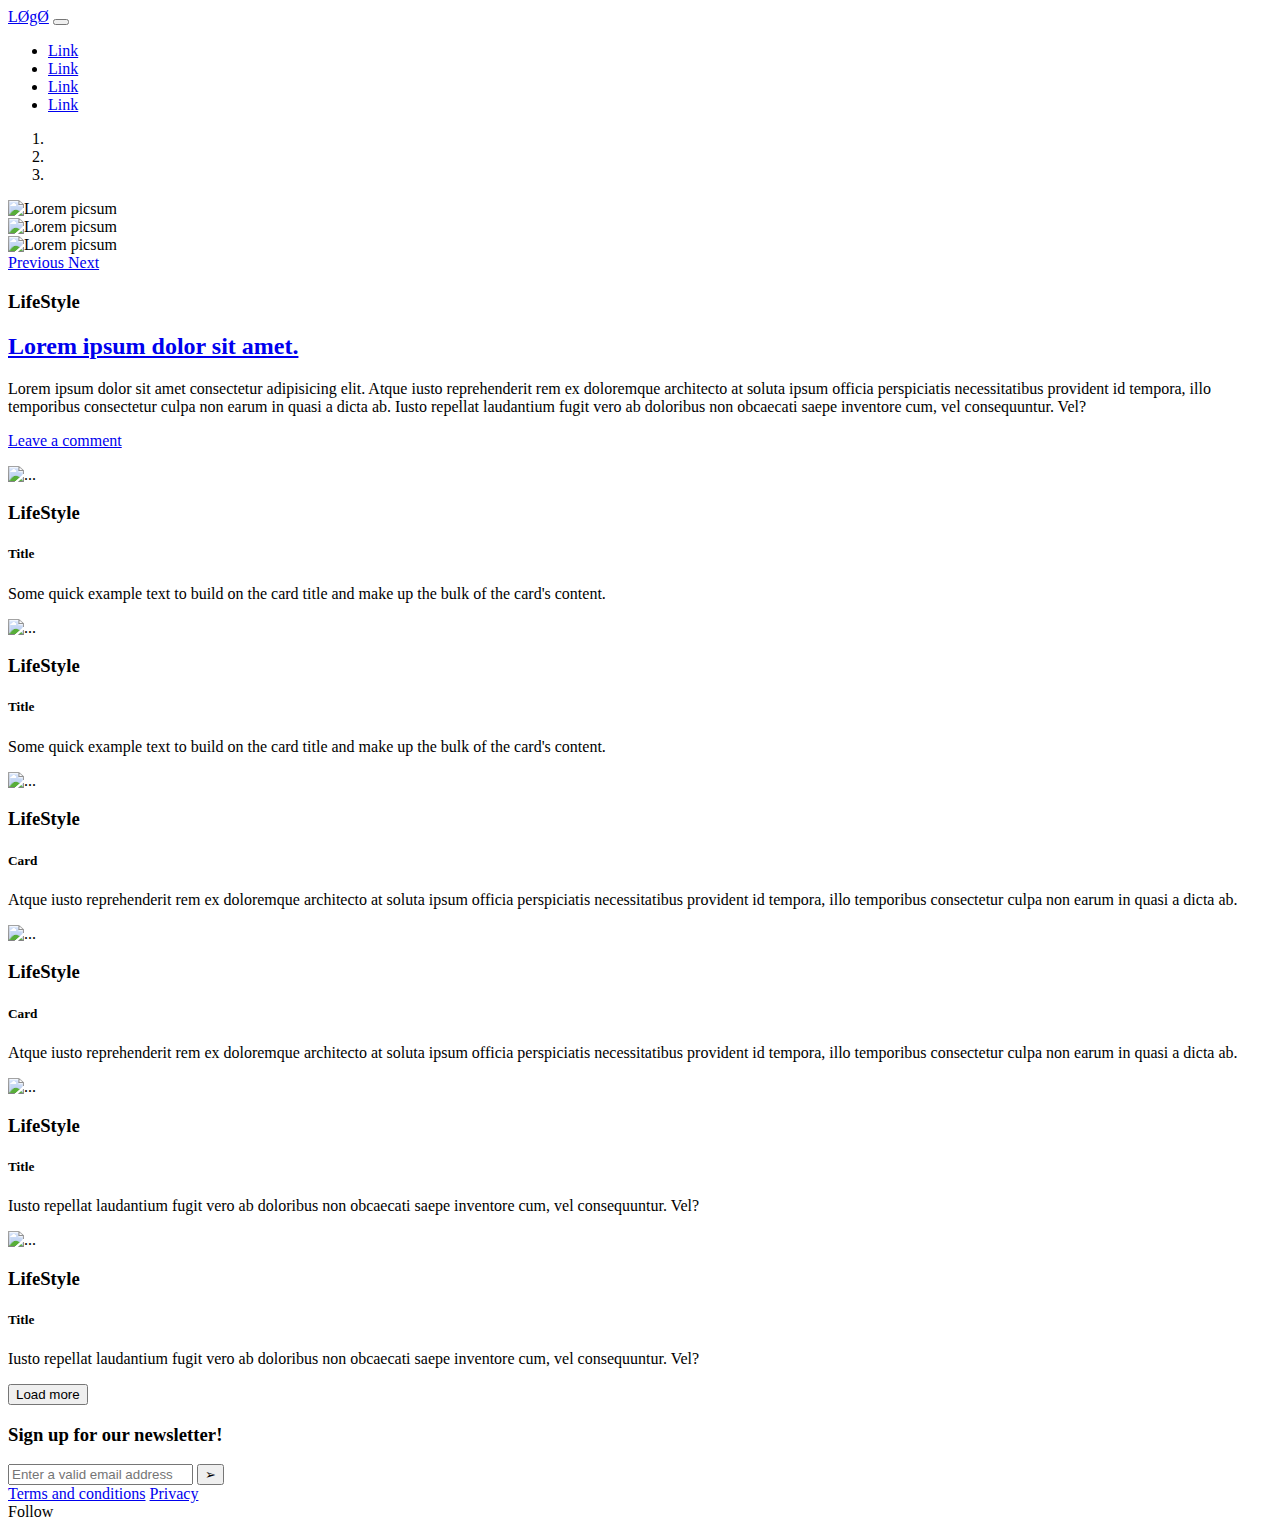
==== index.html @ 003e4c1a "Add files via upload" ====
<!DOCTYPE html>
<html lang="en">

<head>
  <meta charset="utf-8" />
  <meta name="viewport" content="width=device-width, initial-scale=1, shrink-to-fit=no" />
  <link rel="stylesheet" href="/bootstrap/css/bootstrap.min.css" />
  <link rel="stylesheet" href="/css/style.css" />
  <link rel="stylesheet" href="https://use.fontawesome.com/releases/v5.6.1/css/all.css"
    integrity="sha384-gfdkjb5BdAXd+lj+gudLWI+BXq4IuLW5IT+brZEZsLFm++aCMlF1V92rMkPaX4PP" crossorigin="anonymous" />
  <title>Hellø, Løgø!</title>
</head>

<body>
  <header>
    <div class="container">
      <nav class="navbar navbar-expand-lg navbar-light bg-light">
        <a class="navbar-brand" href="#">LØgØ</a>
        <button class="navbar-toggler" type="button" data-toggle="collapse" data-target="#navbarSupportedContent"
          aria-controls="navbarSupportedContent" aria-expanded="false" aria-label="Toggle navigation">
          <span class="navbar-toggler-icon"></span>
        </button>

        <div class="collapse navbar-collapse" id="navbarSupportedContent">
          <ul class="navbar-nav ml-auto">
            <li class="nav-item">
              <a class="nav-link" href="#">Link</a>
            </li>
            <li class="nav-item">
              <a class="nav-link" href="#">Link</a>
            </li>
            <li class="nav-item">
              <a class="nav-link" href="#">Link</a>
            </li>
            <li class="nav-item">
              <a class="nav-link" href="#">Link</a>
            </li>
          </ul>
        </div>
      </nav>
    </div>
  </header>
  <!-- /.container header -->

  <div class="container slider">
    <div id="slider" class="carousel slide carousel-fade" data-ride="carousel">
      <ol class="carousel-indicators">
        <li data-target="#slider" data-slide-to="0" class="active"></li>
        <li data-target="#slider" data-slide-to="1"></li>
        <li data-target="#slider" data-slide-to="2"></li>
      </ol>
      <div class="carousel-inner">
        <div class="carousel-item active">
          <img src="https://picsum.photos/1060/500?grayscale" class="d-block w-100" alt="Lorem picsum" />
        </div>
        <div class="carousel-item">
          <img src="https://picsum.photos/seed/picsum/1060/500" class="d-block w-100" alt="Lorem picsum" />
        </div>
        <div class="carousel-item">
          <img src="https://picsum.photos/1060/500/?blur" class="d-block w-100" alt="Lorem picsum" />
        </div>
      </div>
      <a class="carousel-control-prev" href="#slider" role="button" data-slide="prev">
        <span class="carousel-control-prev-icon" aria-hidden="true"></span>
        <span class="sr-only">Previous</span>
      </a>
      <a class="carousel-control-next" href="#slider" role="button" data-slide="next">
        <span class="carousel-control-next-icon" aria-hidden="true"></span>
        <span class="sr-only">Next</span>
      </a>
    </div>
  </div>
  <!-- /.container slider -->

  <div class="container">
    <div class="row">
      <div class="col">
        <div class="single-post">
          <h3 class="post-category">LifeStyle</h3>
          <h2 class="post-title">
            <a href="#">Lorem ipsum dolor sit amet.</a>
          </h2>
          <p class="text">
            Lorem ipsum dolor sit amet consectetur adipisicing elit. Atque
            iusto reprehenderit rem ex doloremque architecto at soluta ipsum
            officia perspiciatis necessitatibus provident id tempora, illo
            temporibus consectetur culpa non earum in quasi a dicta ab. Iusto
            repellat laudantium fugit vero ab doloribus non obcaecati saepe
            inventore cum, vel consequuntur. Vel?
          </p>
          <p><a href="#" class="link-more">Leave a comment</a></p>
        </div>
      </div>
    </div>
  </div>

  <div class="grid-posts">
    <div class="container">
      <div class="row">
        <div class="col-md-6">
          <div class="card">
            <img src="/img/1.jpg" class="card-img-top" alt="..." />
            <div class="card-body">
              <h3 class="post-category">LifeStyle</h3>
              <h5 class="post-title">Title</h5>
              <p class="card-text">
                Some quick example text to build on the card title and make up
                the bulk of the card's content.
              </p>
            </div>
          </div>
        </div>
        <div class="col-md-6">
          <div class="card">
            <img src="/img/2.jpg" class="card-img-top" alt="..." />
            <div class="card-body">
              <h3 class="post-category">LifeStyle</h3>
              <h5 class="post-title">Title</h5>
              <p class="card-text">
                Some quick example text to build on the card title and make up
                the bulk of the card's content.
              </p>
            </div>
          </div>
        </div>
        <div class="col-md-6">
          <div class="card">
            <img src="/img/3.jpg" class="card-img-top" alt="..." />
            <div class="card-body">
              <h3 class="post-category">LifeStyle</h3>
              <h5 class="post-title">Card</h5>
              <p class="card-text">
                Atque iusto reprehenderit rem ex doloremque architecto at
                soluta ipsum officia perspiciatis necessitatibus provident id
                tempora, illo temporibus consectetur culpa non earum in quasi
                a dicta ab.
              </p>
            </div>
          </div>
        </div>
        <div class="col-md-6">
          <div class="card">
            <img src="/img/4.jpg" class="card-img-top" alt="..." />
            <div class="card-body">
              <h3 class="post-category">LifeStyle</h3>
              <h5 class="post-title">Card</h5>
              <p class="card-text">
                Atque iusto reprehenderit rem ex doloremque architecto at
                soluta ipsum officia perspiciatis necessitatibus provident id
                tempora, illo temporibus consectetur culpa non earum in quasi
                a dicta ab.
              </p>
            </div>
          </div>
        </div>
        <div class="col-md-6">
          <div class="card">
            <img src="/img/5.jpg" class="card-img-top" alt="..." />
            <div class="card-body">
              <h3 class="post-category">LifeStyle</h3>
              <h5 class="post-title">Title</h5>
              <p class="card-text">
                Iusto repellat laudantium fugit vero ab doloribus non
                obcaecati saepe inventore cum, vel consequuntur. Vel?
              </p>
            </div>
          </div>
        </div>
        <div class="col-md-6">
          <div class="card">
            <img src="/img/6.jpg" class="card-img-top" alt="..." />
            <div class="card-body">
              <h3 class="post-category">LifeStyle</h3>
              <h5 class="post-title">Title</h5>
              <p class="card-text">
                Iusto repellat laudantium fugit vero ab doloribus non
                obcaecati saepe inventore cum, vel consequuntur. Vel?
              </p>
            </div>
          </div>
        </div>

        <div class="col text-center after-posts">
          <button type="button" class="btn btn-outline-secondary load-more">
            Load more
            <span class="spinner-grow spinner-grow-sm" role="status" aria-hidden="true"></span>
          </button>
        </div>
      </div>
    </div>
  </div>
  <!-- /.container cards -->

  <section class="signup">
    <div class="container">
      <div class="row">
        <div class="col">
          <h3 class="text-center">Sign up for our newsletter!</h3>
          <form>
            <div class="form-row">
              <div class="col-lg-4 offset-lg-4 col-md-6 offset-md-3 form-input">
                <input type="email" class="form-control" placeholder="Enter a valid email address" required />
                <button class="btn" type="submit">&#10146;</button>
              </div>
            </div>
          </form>
        </div>
      </div>
    </div>
  </section>
  <!-- /.signup -->

  <footer>
    <div class="container">
      <div class="d-sm-flex justify-content-between">
        <div class="footer-left">
          <a href="#">Terms and conditions</a>
          <a href="#">Privacy</a>
        </div>
        <div class="footer-right">
          <span>Follow</span>
          <a href="#"><i class="fab fa-facebook-square"></i></a>
          <a href="#"><i class="fab fa-instagram"></i></a>
          <a href="#"><i class="fab fa-twitter-square"></i></a>
          <a href="#"><i class="fas fa-american-sign-language-interpreting"></i></a>
          <a href="#"><i class="far fa-lightbulb"></i></a>
          <a href="#"><i class="fas fa-brain"></i></a>
        </div>
      </div>
    </div>
  </footer>

  <script src="/js/jquery-3.5.1.min.js"></script>
  <script src="/js/popper.min.js"></script>
  <script src="/bootstrap/js/bootstrap.min.js"></script>
  <script src="/js/main.js"></script>
</body>

</html>
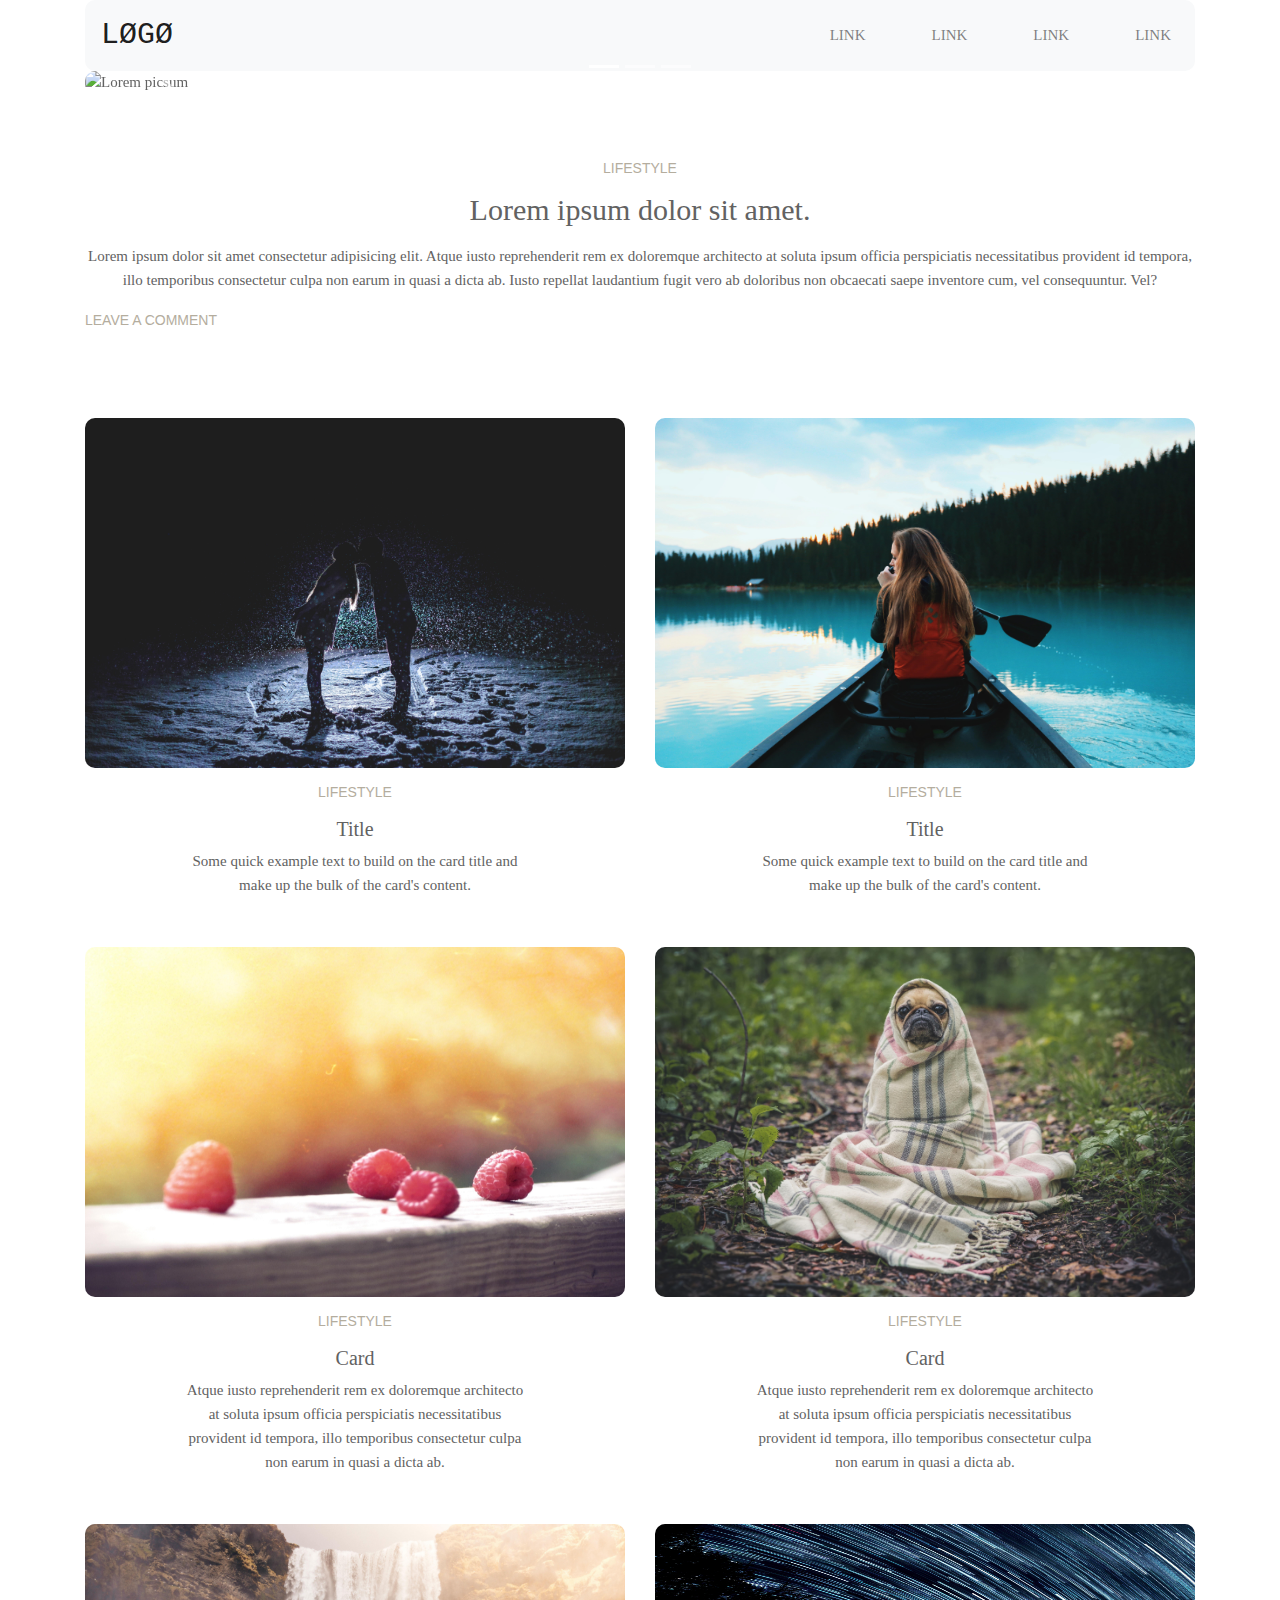
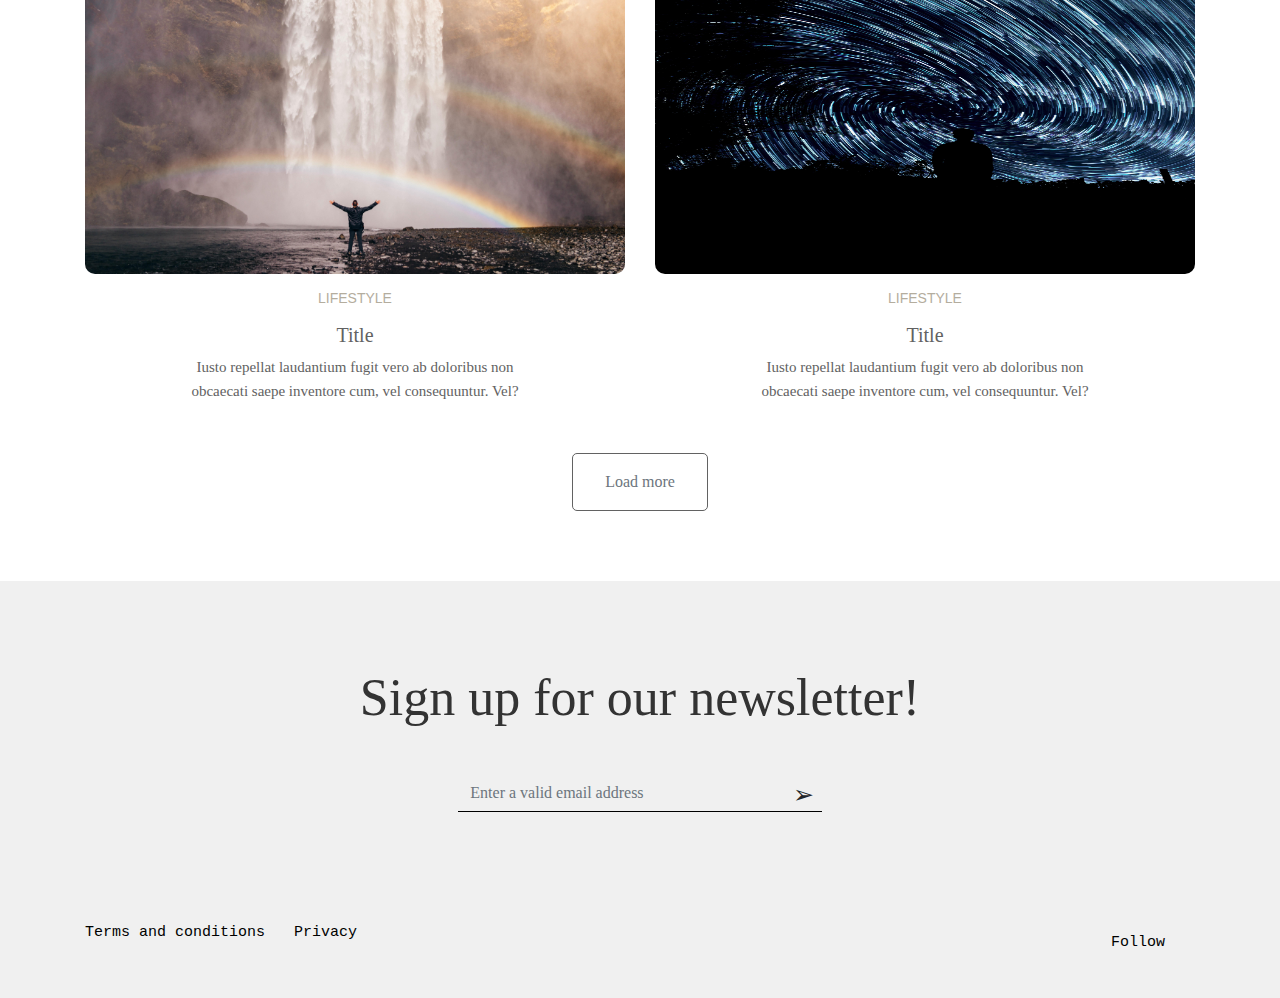
==== commit 390cdcad: "Add files via upload" ====
--- a/index.html
+++ b/index.html
@@ -1,239 +1,290 @@
 <!DOCTYPE html>
 <html lang="en">
-
-<head>
-  <meta charset="utf-8" />
-  <meta name="viewport" content="width=device-width, initial-scale=1, shrink-to-fit=no" />
-  <link rel="stylesheet" href="/bootstrap/css/bootstrap.min.css" />
-  <link rel="stylesheet" href="/css/style.css" />
-  <link rel="stylesheet" href="https://use.fontawesome.com/releases/v5.6.1/css/all.css"
-    integrity="sha384-gfdkjb5BdAXd+lj+gudLWI+BXq4IuLW5IT+brZEZsLFm++aCMlF1V92rMkPaX4PP" crossorigin="anonymous" />
-  <title>Hellø, Løgø!</title>
-</head>
-
-<body>
-  <header>
-    <div class="container">
-      <nav class="navbar navbar-expand-lg navbar-light bg-light">
-        <a class="navbar-brand" href="#">LØgØ</a>
-        <button class="navbar-toggler" type="button" data-toggle="collapse" data-target="#navbarSupportedContent"
-          aria-controls="navbarSupportedContent" aria-expanded="false" aria-label="Toggle navigation">
-          <span class="navbar-toggler-icon"></span>
-        </button>
-
-        <div class="collapse navbar-collapse" id="navbarSupportedContent">
-          <ul class="navbar-nav ml-auto">
-            <li class="nav-item">
-              <a class="nav-link" href="#">Link</a>
-            </li>
-            <li class="nav-item">
-              <a class="nav-link" href="#">Link</a>
-            </li>
-            <li class="nav-item">
-              <a class="nav-link" href="#">Link</a>
-            </li>
-            <li class="nav-item">
-              <a class="nav-link" href="#">Link</a>
-            </li>
-          </ul>
-        </div>
-      </nav>
+  <head>
+    <meta charset="utf-8" />
+    <meta
+      name="viewport"
+      content="width=device-width, initial-scale=1, shrink-to-fit=no"
+    />
+    <link rel="stylesheet" href="bootstrap/css/bootstrap.min.css" />
+    <link rel="stylesheet" href="css/style.css" />
+    <link
+      rel="stylesheet"
+      href="https://use.fontawesome.com/releases/v5.6.1/css/all.css"
+      integrity="sha384-gfdkjb5BdAXd+lj+gudLWI+BXq4IuLW5IT+brZEZsLFm++aCMlF1V92rMkPaX4PP"
+      crossorigin="anonymous"
+    />
+    <title>Hellø, Løgø!</title>
+  </head>
+
+  <body>
+    <header>
+      <div class="container">
+        <nav class="navbar navbar-expand-lg navbar-light bg-light">
+          <a class="navbar-brand" href="#">LØgØ</a>
+          <button
+            class="navbar-toggler"
+            type="button"
+            data-toggle="collapse"
+            data-target="#navbarSupportedContent"
+            aria-controls="navbarSupportedContent"
+            aria-expanded="false"
+            aria-label="Toggle navigation"
+          >
+            <span class="navbar-toggler-icon"></span>
+          </button>
+
+          <div class="collapse navbar-collapse" id="navbarSupportedContent">
+            <ul class="navbar-nav ml-auto">
+              <li class="nav-item">
+                <a class="nav-link" href="#">Link</a>
+              </li>
+              <li class="nav-item">
+                <a class="nav-link" href="#">Link</a>
+              </li>
+              <li class="nav-item">
+                <a class="nav-link" href="#">Link</a>
+              </li>
+              <li class="nav-item">
+                <a class="nav-link" href="#">Link</a>
+              </li>
+            </ul>
+          </div>
+        </nav>
+      </div>
+    </header>
+    <!-- /.container header -->
+
+    <div class="container slider">
+      <div
+        id="slider"
+        class="carousel slide carousel-fade"
+        data-ride="carousel"
+      >
+        <ol class="carousel-indicators">
+          <li data-target="#slider" data-slide-to="0" class="active"></li>
+          <li data-target="#slider" data-slide-to="1"></li>
+          <li data-target="#slider" data-slide-to="2"></li>
+        </ol>
+        <div class="carousel-inner">
+          <div class="carousel-item active">
+            <img
+              src="https://picsum.photos/1060/500?grayscale"
+              class="d-block w-100"
+              alt="Lorem picsum"
+            />
+          </div>
+          <div class="carousel-item">
+            <img
+              src="https://picsum.photos/seed/picsum/1060/500"
+              class="d-block w-100"
+              alt="Lorem picsum"
+            />
+          </div>
+          <div class="carousel-item">
+            <img
+              src="https://picsum.photos/1060/500/?blur"
+              class="d-block w-100"
+              alt="Lorem picsum"
+            />
+          </div>
+        </div>
+        <a
+          class="carousel-control-prev"
+          href="#slider"
+          role="button"
+          data-slide="prev"
+        >
+          <span class="carousel-control-prev-icon" aria-hidden="true"></span>
+          <span class="sr-only">Previous</span>
+        </a>
+        <a
+          class="carousel-control-next"
+          href="#slider"
+          role="button"
+          data-slide="next"
+        >
+          <span class="carousel-control-next-icon" aria-hidden="true"></span>
+          <span class="sr-only">Next</span>
+        </a>
+      </div>
     </div>
-  </header>
-  <!-- /.container header -->
-
-  <div class="container slider">
-    <div id="slider" class="carousel slide carousel-fade" data-ride="carousel">
-      <ol class="carousel-indicators">
-        <li data-target="#slider" data-slide-to="0" class="active"></li>
-        <li data-target="#slider" data-slide-to="1"></li>
-        <li data-target="#slider" data-slide-to="2"></li>
-      </ol>
-      <div class="carousel-inner">
-        <div class="carousel-item active">
-          <img src="https://picsum.photos/1060/500?grayscale" class="d-block w-100" alt="Lorem picsum" />
-        </div>
-        <div class="carousel-item">
-          <img src="https://picsum.photos/seed/picsum/1060/500" class="d-block w-100" alt="Lorem picsum" />
-        </div>
-        <div class="carousel-item">
-          <img src="https://picsum.photos/1060/500/?blur" class="d-block w-100" alt="Lorem picsum" />
-        </div>
-      </div>
-      <a class="carousel-control-prev" href="#slider" role="button" data-slide="prev">
-        <span class="carousel-control-prev-icon" aria-hidden="true"></span>
-        <span class="sr-only">Previous</span>
-      </a>
-      <a class="carousel-control-next" href="#slider" role="button" data-slide="next">
-        <span class="carousel-control-next-icon" aria-hidden="true"></span>
-        <span class="sr-only">Next</span>
-      </a>
-    </div>
-  </div>
-  <!-- /.container slider -->
-
-  <div class="container">
-    <div class="row">
-      <div class="col">
-        <div class="single-post">
-          <h3 class="post-category">LifeStyle</h3>
-          <h2 class="post-title">
-            <a href="#">Lorem ipsum dolor sit amet.</a>
-          </h2>
-          <p class="text">
-            Lorem ipsum dolor sit amet consectetur adipisicing elit. Atque
-            iusto reprehenderit rem ex doloremque architecto at soluta ipsum
-            officia perspiciatis necessitatibus provident id tempora, illo
-            temporibus consectetur culpa non earum in quasi a dicta ab. Iusto
-            repellat laudantium fugit vero ab doloribus non obcaecati saepe
-            inventore cum, vel consequuntur. Vel?
-          </p>
-          <p><a href="#" class="link-more">Leave a comment</a></p>
-        </div>
-      </div>
-    </div>
-  </div>
-
-  <div class="grid-posts">
-    <div class="container">
-      <div class="row">
-        <div class="col-md-6">
-          <div class="card">
-            <img src="/img/1.jpg" class="card-img-top" alt="..." />
-            <div class="card-body">
-              <h3 class="post-category">LifeStyle</h3>
-              <h5 class="post-title">Title</h5>
-              <p class="card-text">
-                Some quick example text to build on the card title and make up
-                the bulk of the card's content.
-              </p>
-            </div>
-          </div>
-        </div>
-        <div class="col-md-6">
-          <div class="card">
-            <img src="/img/2.jpg" class="card-img-top" alt="..." />
-            <div class="card-body">
-              <h3 class="post-category">LifeStyle</h3>
-              <h5 class="post-title">Title</h5>
-              <p class="card-text">
-                Some quick example text to build on the card title and make up
-                the bulk of the card's content.
-              </p>
-            </div>
-          </div>
-        </div>
-        <div class="col-md-6">
-          <div class="card">
-            <img src="/img/3.jpg" class="card-img-top" alt="..." />
-            <div class="card-body">
-              <h3 class="post-category">LifeStyle</h3>
-              <h5 class="post-title">Card</h5>
-              <p class="card-text">
-                Atque iusto reprehenderit rem ex doloremque architecto at
-                soluta ipsum officia perspiciatis necessitatibus provident id
-                tempora, illo temporibus consectetur culpa non earum in quasi
-                a dicta ab.
-              </p>
-            </div>
-          </div>
-        </div>
-        <div class="col-md-6">
-          <div class="card">
-            <img src="/img/4.jpg" class="card-img-top" alt="..." />
-            <div class="card-body">
-              <h3 class="post-category">LifeStyle</h3>
-              <h5 class="post-title">Card</h5>
-              <p class="card-text">
-                Atque iusto reprehenderit rem ex doloremque architecto at
-                soluta ipsum officia perspiciatis necessitatibus provident id
-                tempora, illo temporibus consectetur culpa non earum in quasi
-                a dicta ab.
-              </p>
-            </div>
-          </div>
-        </div>
-        <div class="col-md-6">
-          <div class="card">
-            <img src="/img/5.jpg" class="card-img-top" alt="..." />
-            <div class="card-body">
-              <h3 class="post-category">LifeStyle</h3>
-              <h5 class="post-title">Title</h5>
-              <p class="card-text">
-                Iusto repellat laudantium fugit vero ab doloribus non
-                obcaecati saepe inventore cum, vel consequuntur. Vel?
-              </p>
-            </div>
-          </div>
-        </div>
-        <div class="col-md-6">
-          <div class="card">
-            <img src="/img/6.jpg" class="card-img-top" alt="..." />
-            <div class="card-body">
-              <h3 class="post-category">LifeStyle</h3>
-              <h5 class="post-title">Title</h5>
-              <p class="card-text">
-                Iusto repellat laudantium fugit vero ab doloribus non
-                obcaecati saepe inventore cum, vel consequuntur. Vel?
-              </p>
-            </div>
-          </div>
-        </div>
-
-        <div class="col text-center after-posts">
-          <button type="button" class="btn btn-outline-secondary load-more">
-            Load more
-            <span class="spinner-grow spinner-grow-sm" role="status" aria-hidden="true"></span>
-          </button>
-        </div>
-      </div>
-    </div>
-  </div>
-  <!-- /.container cards -->
-
-  <section class="signup">
+    <!-- /.container slider -->
+
     <div class="container">
       <div class="row">
         <div class="col">
-          <h3 class="text-center">Sign up for our newsletter!</h3>
-          <form>
-            <div class="form-row">
-              <div class="col-lg-4 offset-lg-4 col-md-6 offset-md-3 form-input">
-                <input type="email" class="form-control" placeholder="Enter a valid email address" required />
-                <button class="btn" type="submit">&#10146;</button>
-              </div>
-            </div>
-          </form>
+          <div class="single-post">
+            <h3 class="post-category">LifeStyle</h3>
+            <h2 class="post-title">
+              <a href="#">Lorem ipsum dolor sit amet.</a>
+            </h2>
+            <p class="text">
+              Lorem ipsum dolor sit amet consectetur adipisicing elit. Atque
+              iusto reprehenderit rem ex doloremque architecto at soluta ipsum
+              officia perspiciatis necessitatibus provident id tempora, illo
+              temporibus consectetur culpa non earum in quasi a dicta ab. Iusto
+              repellat laudantium fugit vero ab doloribus non obcaecati saepe
+              inventore cum, vel consequuntur. Vel?
+            </p>
+            <p><a href="#" class="link-more">Leave a comment</a></p>
+          </div>
         </div>
       </div>
     </div>
-  </section>
-  <!-- /.signup -->
-
-  <footer>
-    <div class="container">
-      <div class="d-sm-flex justify-content-between">
-        <div class="footer-left">
-          <a href="#">Terms and conditions</a>
-          <a href="#">Privacy</a>
-        </div>
-        <div class="footer-right">
-          <span>Follow</span>
-          <a href="#"><i class="fab fa-facebook-square"></i></a>
-          <a href="#"><i class="fab fa-instagram"></i></a>
-          <a href="#"><i class="fab fa-twitter-square"></i></a>
-          <a href="#"><i class="fas fa-american-sign-language-interpreting"></i></a>
-          <a href="#"><i class="far fa-lightbulb"></i></a>
-          <a href="#"><i class="fas fa-brain"></i></a>
+
+    <div class="grid-posts">
+      <div class="container">
+        <div class="row">
+          <div class="col-md-6">
+            <div class="card">
+              <img src="img/1.jpg" class="card-img-top" alt="..." />
+              <div class="card-body">
+                <h3 class="post-category">LifeStyle</h3>
+                <h5 class="post-title">Title</h5>
+                <p class="card-text">
+                  Some quick example text to build on the card title and make up
+                  the bulk of the card's content.
+                </p>
+              </div>
+            </div>
+          </div>
+          <div class="col-md-6">
+            <div class="card">
+              <img src="img/2.jpg" class="card-img-top" alt="..." />
+              <div class="card-body">
+                <h3 class="post-category">LifeStyle</h3>
+                <h5 class="post-title">Title</h5>
+                <p class="card-text">
+                  Some quick example text to build on the card title and make up
+                  the bulk of the card's content.
+                </p>
+              </div>
+            </div>
+          </div>
+          <div class="col-md-6">
+            <div class="card">
+              <img src="img/3.jpg" class="card-img-top" alt="..." />
+              <div class="card-body">
+                <h3 class="post-category">LifeStyle</h3>
+                <h5 class="post-title">Card</h5>
+                <p class="card-text">
+                  Atque iusto reprehenderit rem ex doloremque architecto at
+                  soluta ipsum officia perspiciatis necessitatibus provident id
+                  tempora, illo temporibus consectetur culpa non earum in quasi
+                  a dicta ab.
+                </p>
+              </div>
+            </div>
+          </div>
+          <div class="col-md-6">
+            <div class="card">
+              <img src="img/4.jpg" class="card-img-top" alt="..." />
+              <div class="card-body">
+                <h3 class="post-category">LifeStyle</h3>
+                <h5 class="post-title">Card</h5>
+                <p class="card-text">
+                  Atque iusto reprehenderit rem ex doloremque architecto at
+                  soluta ipsum officia perspiciatis necessitatibus provident id
+                  tempora, illo temporibus consectetur culpa non earum in quasi
+                  a dicta ab.
+                </p>
+              </div>
+            </div>
+          </div>
+          <div class="col-md-6">
+            <div class="card">
+              <img src="img/5.jpg" class="card-img-top" alt="..." />
+              <div class="card-body">
+                <h3 class="post-category">LifeStyle</h3>
+                <h5 class="post-title">Title</h5>
+                <p class="card-text">
+                  Iusto repellat laudantium fugit vero ab doloribus non
+                  obcaecati saepe inventore cum, vel consequuntur. Vel?
+                </p>
+              </div>
+            </div>
+          </div>
+          <div class="col-md-6">
+            <div class="card">
+              <img src="img/6.jpg" class="card-img-top" alt="..." />
+              <div class="card-body">
+                <h3 class="post-category">LifeStyle</h3>
+                <h5 class="post-title">Title</h5>
+                <p class="card-text">
+                  Iusto repellat laudantium fugit vero ab doloribus non
+                  obcaecati saepe inventore cum, vel consequuntur. Vel?
+                </p>
+              </div>
+            </div>
+          </div>
+
+          <div class="col text-center after-posts">
+            <button type="button" class="btn btn-outline-secondary load-more">
+              Load more
+              <span
+                class="spinner-grow spinner-grow-sm"
+                role="status"
+                aria-hidden="true"
+              ></span>
+            </button>
+          </div>
         </div>
       </div>
     </div>
-  </footer>
-
-  <script src="/js/jquery-3.5.1.min.js"></script>
-  <script src="/js/popper.min.js"></script>
-  <script src="/bootstrap/js/bootstrap.min.js"></script>
-  <script src="/js/main.js"></script>
-</body>
-
-</html>+    <!-- /.container cards -->
+
+    <section class="signup">
+      <div class="container">
+        <div class="row">
+          <div class="col">
+            <h3 class="text-center">Sign up for our newsletter!</h3>
+            <form>
+              <div class="form-row">
+                <div
+                  class="col-lg-4 offset-lg-4 col-md-6 offset-md-3 form-input"
+                >
+                  <input
+                    type="email"
+                    class="form-control"
+                    placeholder="Enter a valid email address"
+                    required
+                  />
+                  <button class="btn" type="submit">&#10146;</button>
+                </div>
+              </div>
+            </form>
+          </div>
+        </div>
+      </div>
+    </section>
+    <!-- /.signup -->
+
+    <footer>
+      <div class="container">
+        <div class="d-sm-flex justify-content-between">
+          <div class="footer-left">
+            <a href="#">Terms and conditions</a>
+            <a href="#">Privacy</a>
+          </div>
+          <div class="footer-right">
+            <span>Follow</span>
+            <a href="#"><i class="fab fa-facebook-square"></i></a>
+            <a href="#"><i class="fab fa-instagram"></i></a>
+            <a href="#"><i class="fab fa-twitter-square"></i></a>
+            <a href="#"
+              ><i class="fas fa-american-sign-language-interpreting"></i
+            ></a>
+            <a href="#"><i class="far fa-lightbulb"></i></a>
+            <a href="#"><i class="fas fa-brain"></i></a>
+          </div>
+        </div>
+      </div>
+    </footer>
+
+    <script src="js/jquery-3.5.1.min.js"></script>
+    <script src="js/popper.min.js"></script>
+    <script src="bootstrap/js/bootstrap.min.js"></script>
+    <script src="js/main.js"></script>
+  </body>
+</html>
--- a/css/style.css
+++ b/css/style.css
@@ -0,0 +1,232 @@
+body {
+  font-size: 15px;
+  font-family: "Playfair Display", serif;
+  color: #626262;
+}
+
+img {
+  max-width: 100%;
+  height: auto;
+}
+
+a {
+  color: #b4ad9e;
+}
+
+a:hover {
+  color: #898377;
+}
+
+p {
+  line-height: 1.5rem;
+}
+
+h2,
+h3 {
+  margin: 1rem 0;
+  font-size: 30px;
+}
+
+header .navbar {
+  background-color: #fff;
+  border-radius: 10px;
+}
+
+header .navbar-brand {
+  font-family: "Inconsolata", monospace;
+  font-size: 30px;
+  color: #000;
+  text-transform: uppercase;
+}
+
+header .nav-item {
+  text-transform: uppercase;
+  margin-left: 50px;
+}
+
+header .nav-item a::after {
+  content: "";
+  display: block;
+  width: 100%;
+  background-color: #ccc;
+  height: 1px;
+  transform: scale(0);
+  transition: all 0.3s;
+}
+
+header .nav-item a:hover::after {
+  transform: scale(1);
+}
+
+.slider {
+  margin-bottom: 50px;
+}
+
+.slider img {
+  border-radius: 10px;
+}
+
+.post-category,
+.link-more {
+  font-family: "Ubuntu", sans-serif;
+  font-size: 14px;
+  color: #b4ad9e;
+  text-transform: uppercase;
+  font-weight: 300;
+}
+
+.post-category,
+.text,
+h2 {
+  text-align: center;
+}
+
+.post-title a {
+  color: #626262;
+}
+
+.grid-posts {
+  margin-top: 70px;
+  margin-bottom: 70px;
+}
+
+.grid-posts .card {
+  border: 0;
+  margin-bottom: 50px;
+  text-align: center;
+}
+
+.grid-posts .card img {
+  border-radius: 10px;
+}
+
+.grid-posts .card-body {
+  padding: 0 100px;
+}
+
+.grid-posts .card-img-top {
+  max-height: 350px;
+}
+
+.load-more {
+  padding: 1rem 2rem;
+  border-color: #626262;
+  border-radius: 5px;
+}
+
+.load-more span {
+  display: none;
+}
+
+.signup {
+  background-color: #f0f0f0;
+  padding: 70px 0;
+}
+
+.signup h3 {
+  color: #333;
+  font-size: 52px;
+}
+
+.signup form {
+  margin-top: 45px;
+}
+
+.signup .form-input {
+  position: relative;
+}
+
+.signup .form-control {
+  border: 0;
+  border-bottom: 1px solid #000;
+  border-radius: 0;
+  background-color: transparent;
+}
+
+.signup .form-control:focus {
+  box-shadow: none;
+}
+
+.form-input .btn {
+  position: absolute;
+  right: 0;
+  top: -5px;
+  font-size: 25px;
+}
+
+footer {
+  background-color: #f0f0f0;
+  padding: 40px 0;
+  color: #000;
+  font-family: "Inconsolata", monospace;
+}
+
+.footer-left a {
+  color: #000;
+  margin-right: 20px;
+}
+
+.footer-right a {
+  color: #626262;
+  margin-left: 5px;
+  font-size: 24px;
+}
+
+
+/* Large Devices, Wide Screens */
+@media only screen and (max-width: 1200px) {}
+
+@media only screen and (max-width: 1199px) {
+  .grid-posts .card-img-top {
+    max-height: 300px;
+  }
+}
+
+/* Medium Devices, Desctops */
+@media only screen and (max-width: 992px) {}
+
+@media only screen and (max-width: 991px) {
+  header .nav-item {
+    margin-left: 0;
+  }
+
+  .grid-posts .card-img-top {
+    max-height: 220px;
+  }
+
+  .grid-posts .card-body {
+    padding: 0 30px;
+  }
+}
+
+/* Small Devices, Tablets */
+@media only screen and (max-width: 768px) {}
+
+@media only screen and (max-width: 767px) {
+  .grid-posts {
+    margin-top: 50px;
+    margin-bottom: 50px;
+  }
+
+  .grid-posts .cards {
+    margin-bottom: 50px;
+  }
+
+  .grid-posts .card-img-top {
+    max-height: 100%;
+  }
+
+  .footer-right a {
+    margin-left: 0px;
+    text-align: right;
+  }
+}
+
+@media only screen and (max-width: 575px) {
+  .footer-left {
+    margin-bottom: 10px;
+  }
+}
+
+/* Extra Small Devices, Phones */
+@media only screen and (max-width: 480px) {}